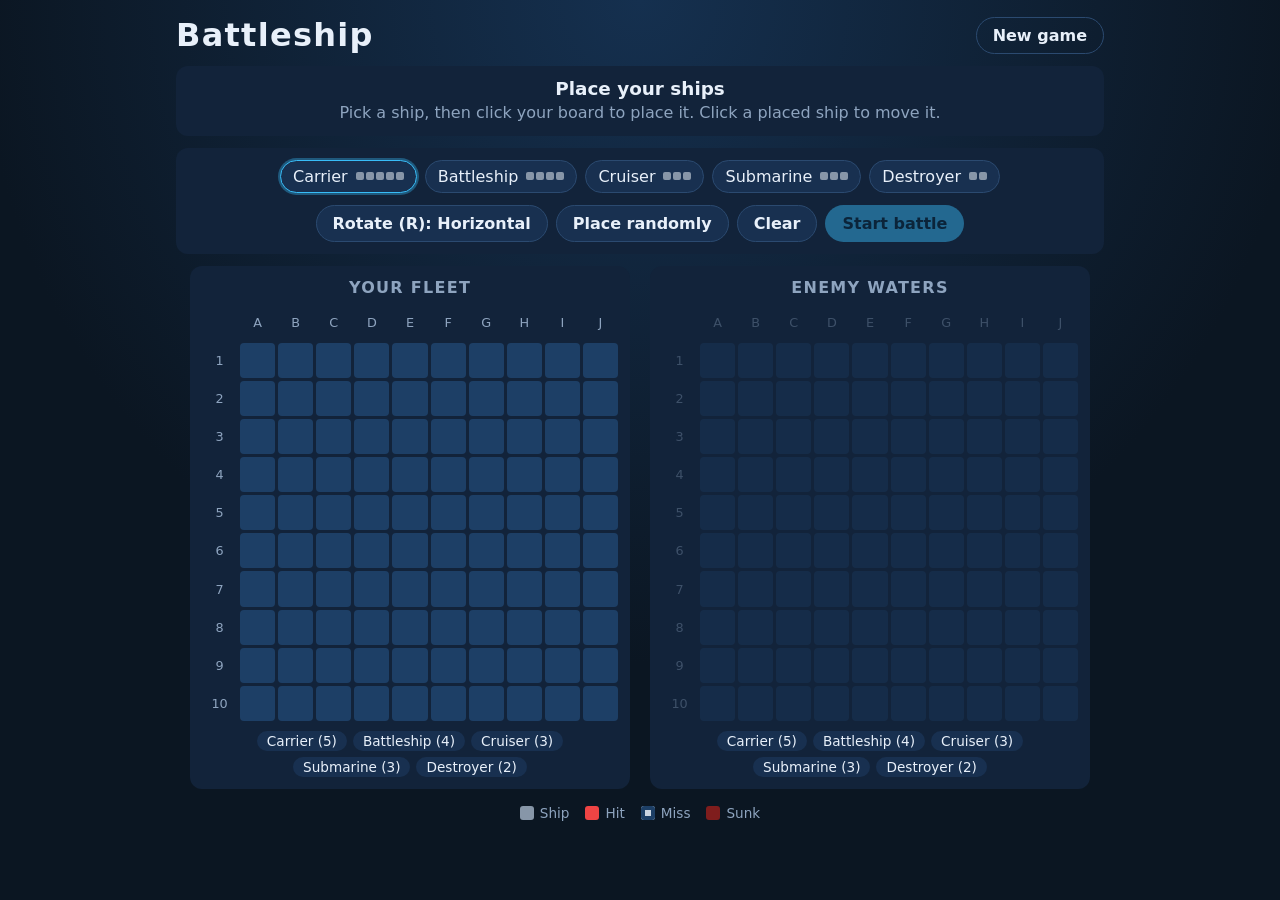
==== index.html @ abfcb33a "Add browser Battleship game vs computer with tests, README and bug log Co-Authored-By: Devin AI <158" ====
<!DOCTYPE html>
<html lang="en">
<head>
  <meta charset="UTF-8">
  <meta name="viewport" content="width=device-width, initial-scale=1">
  <title>Battleship</title>
  <meta name="description" content="Play Battleship in your browser against a computer opponent.">
  <link rel="stylesheet" href="css/style.css">
</head>
<body class="phase-placement">
  <header class="app-header">
    <h1>Battleship</h1>
    <button id="new-game" class="btn btn-ghost" type="button">New game</button>
  </header>

  <main>
    <section class="status" aria-live="polite">
      <p id="turn" class="turn">Place your ships</p>
      <p id="message" class="message">Pick a ship, then click your board to place it.</p>
    </section>

    <section id="placement-controls" class="placement-controls" aria-label="Ship placement">
      <div id="ship-dock" class="ship-dock"></div>
      <div class="placement-buttons">
        <button id="rotate" class="btn" type="button" aria-pressed="false">Rotate (R): Horizontal</button>
        <button id="random" class="btn" type="button">Place randomly</button>
        <button id="clear" class="btn" type="button">Clear</button>
        <button id="start" class="btn btn-primary" type="button" disabled>Start battle</button>
      </div>
    </section>

    <section class="boards">
      <div class="board-wrap" id="player-wrap">
        <h2>Your fleet</h2>
        <div class="board" id="player-board" role="grid" aria-label="Your board"></div>
        <ul class="fleet" id="player-fleet" aria-label="Your ships"></ul>
      </div>
      <div class="board-wrap" id="enemy-wrap">
        <h2>Enemy waters</h2>
        <div class="board" id="enemy-board" role="grid" aria-label="Enemy board"></div>
        <ul class="fleet" id="enemy-fleet" aria-label="Enemy ships"></ul>
      </div>
    </section>

    <section class="legend" aria-label="Legend">
      <span><i class="swatch swatch-ship"></i>Ship</span>
      <span><i class="swatch swatch-hit"></i>Hit</span>
      <span><i class="swatch swatch-miss"></i>Miss</span>
      <span><i class="swatch swatch-sunk"></i>Sunk</span>
    </section>
  </main>

  <div id="overlay" class="overlay" hidden>
    <div class="modal" role="dialog" aria-modal="true" aria-labelledby="result-title">
      <h2 id="result-title">You win!</h2>
      <p id="result-text"></p>
      <button id="play-again" class="btn btn-primary" type="button">Play again</button>
    </div>
  </div>

  <script src="js/logic.js"></script>
  <script src="js/app.js"></script>
</body>
</html>
---- css/style.css ----
:root {
  --bg: #0b1622;
  --panel: #12233a;
  --panel-2: #183050;
  --text: #e8f0fa;
  --muted: #8ea4bf;
  --water: #1d3f66;
  --water-hover: #2a5688;
  --ship: #8796a8;
  --hit: #ef4444;
  --miss: #cbd5e1;
  --sunk: #7f1d1d;
  --ok: #22c55e;
  --bad: #f43f5e;
  --accent: #38bdf8;
  --radius: 12px;
  --cell-gap: 3px;
}

* { box-sizing: border-box; }

html, body { margin: 0; }

html { background-color: var(--bg); }

body {
  font-family: system-ui, -apple-system, "Segoe UI", Roboto, Helvetica, Arial, sans-serif;
  background: var(--bg) radial-gradient(circle at top, #15304f 0%, var(--bg) 60%) no-repeat;
  color: var(--text);
  min-height: 100vh;
  -webkit-tap-highlight-color: transparent;
}

.app-header {
  display: flex;
  align-items: center;
  justify-content: space-between;
  max-width: 960px;
  margin: 0 auto;
  padding: 16px 16px 0;
}

.app-header h1 {
  margin: 0;
  font-size: clamp(1.4rem, 4vw, 2rem);
  letter-spacing: 0.04em;
}

main {
  max-width: 960px;
  margin: 0 auto;
  padding: 12px 16px 32px;
}

.status {
  background: var(--panel);
  border-radius: var(--radius);
  padding: 12px 16px;
  text-align: center;
  margin-bottom: 12px;
}

.turn {
  margin: 0;
  font-weight: 700;
  font-size: 1.15rem;
}

.turn.is-player { color: var(--accent); }
.turn.is-computer { color: #fbbf24; }
.turn.is-lose { color: var(--bad); }

.message {
  margin: 4px 0 0;
  color: var(--muted);
  min-height: 1.3em;
}

.btn {
  font: inherit;
  font-weight: 600;
  color: var(--text);
  background: var(--panel-2);
  border: 1px solid #2b4a70;
  border-radius: 999px;
  padding: 8px 16px;
  cursor: pointer;
  transition: background 0.15s, transform 0.05s;
}

.btn:hover:not(:disabled) { background: #22426b; }
.btn:active:not(:disabled) { transform: translateY(1px); }
.btn:disabled { opacity: 0.45; cursor: not-allowed; }
.btn:focus-visible, .cell:focus-visible, .ship-chip:focus-visible { outline: 2px solid var(--accent); outline-offset: 2px; }

.btn-primary { background: var(--accent); color: #04263a; border-color: transparent; }
.btn-primary:hover:not(:disabled) { background: #7dd3fc; }
.btn-ghost { background: transparent; }

.placement-controls {
  background: var(--panel);
  border-radius: var(--radius);
  padding: 12px 16px;
  margin-bottom: 12px;
  display: flex;
  flex-direction: column;
  gap: 12px;
}

.phase-battle .placement-controls,
.phase-over .placement-controls { display: none; }

.ship-dock, .placement-buttons {
  display: flex;
  flex-wrap: wrap;
  gap: 8px;
  justify-content: center;
}

.ship-chip {
  font: inherit;
  display: inline-flex;
  align-items: center;
  gap: 8px;
  padding: 6px 12px;
  border-radius: 999px;
  border: 1px solid #2b4a70;
  background: var(--panel-2);
  color: var(--text);
  cursor: pointer;
}

.ship-chip .pips { display: inline-flex; gap: 2px; }
.ship-chip .pips i { width: 8px; height: 8px; border-radius: 2px; background: var(--ship); }
.ship-chip.is-selected { border-color: var(--accent); box-shadow: 0 0 0 2px rgba(56, 189, 248, 0.35); }
.ship-chip.is-placed { opacity: 0.4; text-decoration: line-through; }

.boards {
  display: flex;
  flex-wrap: wrap;
  gap: 20px;
  justify-content: center;
}

.board-wrap {
  background: var(--panel);
  border-radius: var(--radius);
  padding: 12px;
  width: min(100%, 440px);
}

.board-wrap h2 {
  margin: 0 0 8px;
  font-size: 1rem;
  text-transform: uppercase;
  letter-spacing: 0.08em;
  color: var(--muted);
  text-align: center;
}

.board {
  display: grid;
  grid-template-columns: repeat(11, 1fr);
  gap: var(--cell-gap);
  user-select: none;
  touch-action: manipulation;
}

.label {
  display: flex;
  align-items: center;
  justify-content: center;
  font-size: clamp(0.6rem, 2.4vw, 0.8rem);
  color: var(--muted);
  aspect-ratio: 1;
}

.cell {
  aspect-ratio: 1;
  min-width: 0;
  padding: 0;
  border: 0;
  border-radius: 4px;
  background: var(--water);
  position: relative;
  cursor: default;
  font: inherit;
}

.cell.ship { background: var(--ship); }

.cell.miss::after,
.cell.hit::after {
  content: "";
  position: absolute;
  inset: 0;
  margin: auto;
  border-radius: 50%;
}

.cell.miss::after { width: 30%; height: 30%; background: var(--miss); }
.cell.hit { background: var(--hit); }
.cell.hit::after { width: 40%; height: 40%; background: #fff3; }
.cell.sunk { background: var(--sunk); }
.cell.sunk::after { content: "\2715"; color: #fecaca; display: flex; align-items: center; justify-content: center; font-size: clamp(0.6rem, 2.6vw, 1rem); background: none; width: auto; height: auto; }

.cell.just-shot { animation: pop 0.35s ease-out; }
@keyframes pop { from { transform: scale(0.6); } to { transform: scale(1); } }

/* Placement preview */
.phase-placement #player-board .cell { cursor: pointer; }
.cell.preview-ok { background: var(--ok); }
.cell.preview-bad { background: var(--bad); }

/* Enemy board is only interactive on the player's turn */
#enemy-board.is-active .cell:not(.hit):not(.miss) { cursor: crosshair; }
#enemy-board.is-active .cell:not(.hit):not(.miss):hover { background: var(--water-hover); }
#enemy-board:not(.is-active) { opacity: 0.85; }
.phase-placement #enemy-board { opacity: 0.35; }

.fleet {
  list-style: none;
  padding: 0;
  margin: 10px 0 0;
  display: flex;
  flex-wrap: wrap;
  gap: 6px;
  justify-content: center;
  font-size: 0.85rem;
}

.fleet li {
  padding: 2px 10px;
  border-radius: 999px;
  background: var(--panel-2);
  color: var(--text);
}

.fleet li.is-sunk { background: var(--sunk); color: #fecaca; text-decoration: line-through; }

.legend {
  display: flex;
  flex-wrap: wrap;
  gap: 16px;
  justify-content: center;
  margin-top: 16px;
  color: var(--muted);
  font-size: 0.85rem;
}

.legend span { display: inline-flex; align-items: center; gap: 6px; }
.swatch { width: 14px; height: 14px; border-radius: 3px; display: inline-block; }
.swatch-ship { background: var(--ship); }
.swatch-hit { background: var(--hit); }
.swatch-miss { background: var(--water); box-shadow: inset 0 0 0 4px var(--water), inset 0 0 0 7px var(--miss); }
.swatch-sunk { background: var(--sunk); }

.overlay {
  position: fixed;
  inset: 0;
  background: rgba(2, 8, 16, 0.7);
  display: flex;
  align-items: center;
  justify-content: center;
  padding: 16px;
  z-index: 10;
}

.overlay[hidden] { display: none; }

.modal {
  background: var(--panel);
  border-radius: var(--radius);
  padding: 28px 24px;
  text-align: center;
  max-width: 360px;
  width: 100%;
  box-shadow: 0 20px 60px rgba(0, 0, 0, 0.5);
}

.modal h2 { margin: 0 0 8px; font-size: 1.8rem; }
.modal.is-win h2 { color: var(--ok); }
.modal.is-lose h2 { color: var(--bad); }
.modal p { color: var(--muted); margin: 0 0 20px; }

/* On narrow screens show the enemy board first during battle, since that is where you tap */
@media (max-width: 920px) {
  .phase-battle #enemy-wrap { order: -1; }
}

@media (max-width: 480px) {
  :root { --cell-gap: 2px; }
  main { padding: 8px 10px 24px; }
  .board-wrap { padding: 8px; }
  .btn { padding: 8px 12px; font-size: 0.9rem; }
}

@media (prefers-reduced-motion: reduce) {
  .cell.just-shot { animation: none; }
}
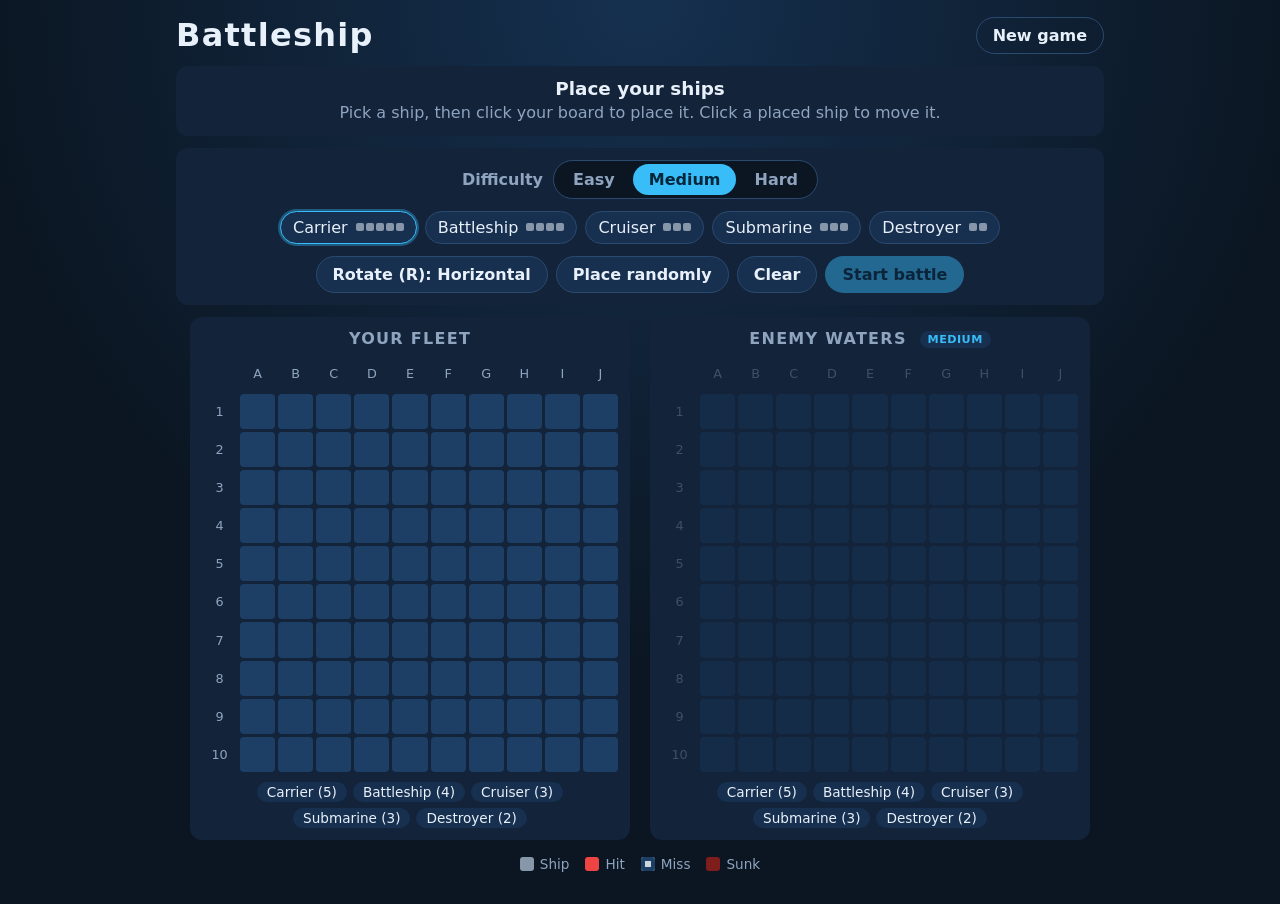
==== commit 15b40367: "Add Easy/Medium/Hard difficulty toggle for the computer opponent Co-Authored-By: Devin AI <158243242" ====
--- a/index.html
+++ b/index.html
@@ -20,6 +20,14 @@
     </section>
 
     <section id="placement-controls" class="placement-controls" aria-label="Ship placement">
+      <div class="difficulty" role="radiogroup" aria-labelledby="difficulty-label">
+        <span id="difficulty-label" class="difficulty-label">Difficulty</span>
+        <div class="segmented" id="difficulty">
+          <label><input type="radio" name="difficulty" value="easy"><span>Easy</span></label>
+          <label><input type="radio" name="difficulty" value="medium" checked><span>Medium</span></label>
+          <label><input type="radio" name="difficulty" value="hard"><span>Hard</span></label>
+        </div>
+      </div>
       <div id="ship-dock" class="ship-dock"></div>
       <div class="placement-buttons">
         <button id="rotate" class="btn" type="button" aria-pressed="false">Rotate (R): Horizontal</button>
@@ -36,7 +44,7 @@
         <ul class="fleet" id="player-fleet" aria-label="Your ships"></ul>
       </div>
       <div class="board-wrap" id="enemy-wrap">
-        <h2>Enemy waters</h2>
+        <h2>Enemy waters <span id="difficulty-badge" class="badge is-medium">Medium</span></h2>
         <div class="board" id="enemy-board" role="grid" aria-label="Enemy board"></div>
         <ul class="fleet" id="enemy-fleet" aria-label="Enemy ships"></ul>
       </div>
--- a/css/style.css
+++ b/css/style.css
@@ -110,6 +110,54 @@
 .phase-battle .placement-controls,
 .phase-over .placement-controls { display: none; }
 
+.difficulty {
+  display: flex;
+  flex-wrap: wrap;
+  align-items: center;
+  justify-content: center;
+  gap: 10px;
+}
+
+.difficulty-label { color: var(--muted); font-weight: 600; }
+
+.segmented {
+  display: inline-flex;
+  gap: 2px;
+  padding: 3px;
+  border: 1px solid #2b4a70;
+  border-radius: 999px;
+  background: var(--bg);
+}
+
+.segmented label { position: relative; }
+.segmented input { position: absolute; inset: 0; margin: 0; opacity: 0; cursor: pointer; }
+.segmented span {
+  display: block;
+  padding: 6px 16px;
+  border-radius: 999px;
+  font-weight: 600;
+  color: var(--muted);
+  transition: background 0.15s, color 0.15s;
+}
+.segmented label:hover input:not(:checked) + span { color: var(--text); }
+.segmented input:checked + span { background: var(--accent); color: #04263a; }
+.segmented input:focus-visible + span { outline: 2px solid var(--accent); outline-offset: 2px; }
+
+.badge {
+  margin-left: 6px;
+  padding: 2px 8px;
+  border-radius: 999px;
+  font-size: 0.7rem;
+  font-weight: 700;
+  letter-spacing: 0.04em;
+  text-transform: uppercase;
+  vertical-align: middle;
+  background: var(--panel-2);
+}
+.badge.is-easy { color: var(--ok); }
+.badge.is-medium { color: var(--accent); }
+.badge.is-hard { color: var(--bad); }
+
 .ship-dock, .placement-buttons {
   display: flex;
   flex-wrap: wrap;
